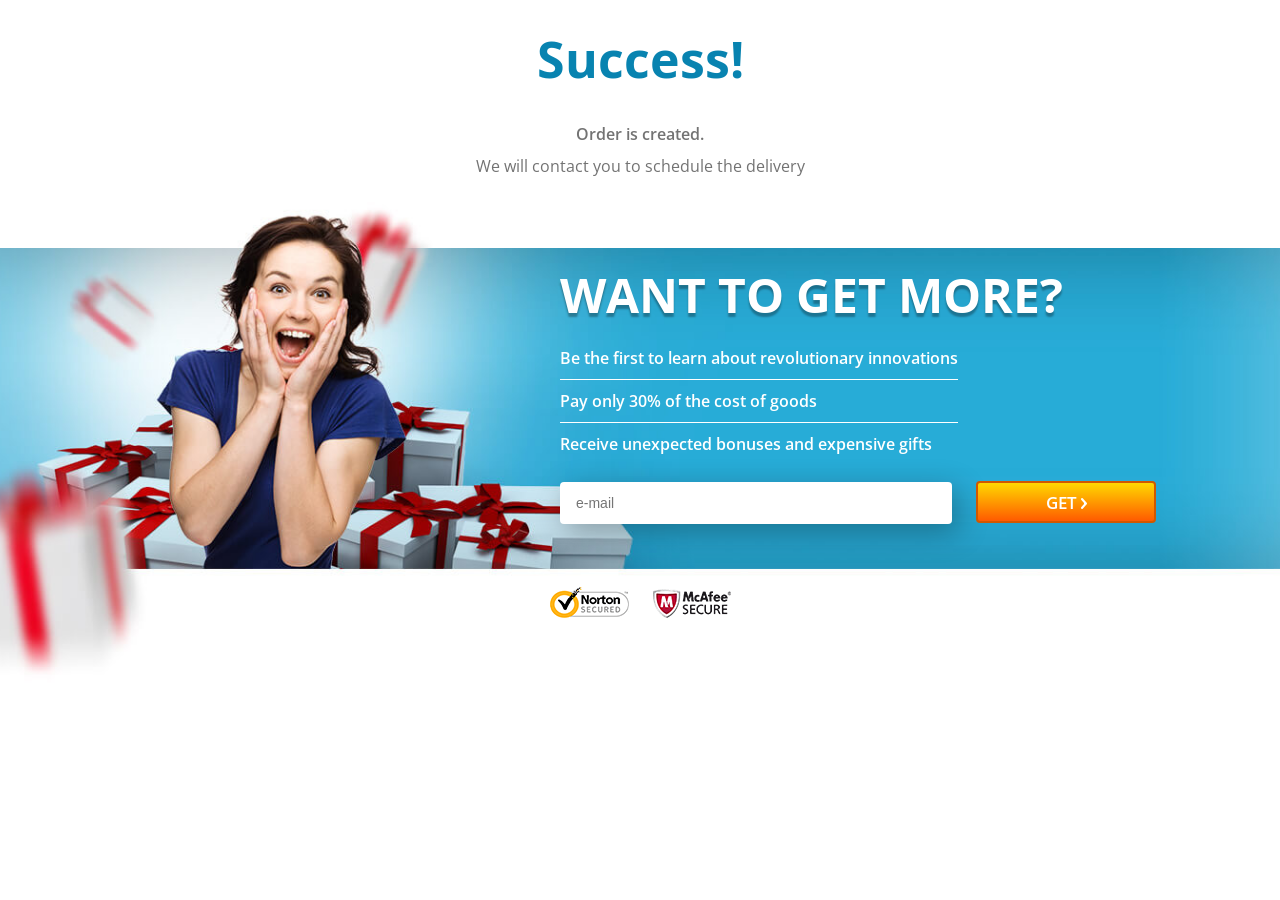
==== success.html @ 3db39326 "Initial commit" ====
<!DOCTYPE html>
<html lang="en">
<head>
    <meta http-equiv="Content-Type" content="text/html;charset=UTF-8">
    <meta http-equiv="X-UA-Compatible" content="IE=edge">
    <meta name="viewport" content="width=device-width, initial-scale=1, maximum-scale=1.0">
    <title>Success!</title>
    <link href="https://fonts.googleapis.com/css?family=Open+Sans:400,600,700&amp;subset=greek,vietnamese" rel="stylesheet">
    <style>*{margin:0;padding:0;border:0;outline:0}body{overflow:hidden}.container{width:1140px;padding:75px 10px 0;margin:0 auto;box-sizing:border-box}:focus{outline:0}header{text-align:center}header h2{color:#0883b0;font-family:'Open Sans',sans-serif;font-weight:700;font-size:50px;margin:25px 0 30px}header p{color:#737373;font-size:16px;margin-bottom:10px}header .order{font-family:'Open Sans',sans-serif;font-weight:600;}header .feedback{font-family:'Open Sans',sans-serif;}.content{height:519px;background-image:url([data-uri]);background-size:auto 519px;background-repeat:no-repeat;background-position:center top;color:#fff}.content .content__data{max-width:640px;min-height:290px;margin-left:auto}.content .content__title{font-size:48px;text-transform:uppercase;text-shadow:0 4px 2px rgba(0,0,0,.3);margin-bottom:10px;font-family:'Open Sans',sans-serif;font-weight:700;}.content .content__list{padding-left:0;list-style:none;display:inline-block}.content .content__list li{padding:10px 0;font-size:16px;font-family:'Open Sans',sans-serif;font-weight:600;}.content .content__list li:not(:last-child){border-bottom:1px solid #fff}.content form{padding:15px 0 25px}.content form input{height:40px;border-radius:4px;outline:0;color:#818181;font-size:14px;padding:0 15px;max-width:360px;width:100%;border:1px solid transparent;transition:box-shadow .3s,color .3s,border .3s;margin-right:20px;box-shadow:6px 8px 30px rgba(0,0,0,.3)}.content form input[data-error]{box-shadow:6px 8px 30px rgba(255,0,0,.7);border-color:red;color:red}.content form input[data-success]{box-shadow:0 0 15px #42ccff;border-color:#42ccff}.button{display:inline-block;text-align:center;border:2px solid #d05800;-webkit-border-radius:4px;border-radius:4px;width:180px;height:42px;background-color:#ffd800;background-image:-webkit-gradient(linear,left top,left bottom,from(#ffd800),to(#ff5a00));background-image:-webkit-linear-gradient(#ffd800,#ff5a00);background-image:-o-linear-gradient(#ffd800,#ff5a00);background-image:linear-gradient(#ffd800,#ff5a00);position:relative;top:1px;text-transform:uppercase;color:#fff;font-family:'Open Sans',sans-serif;font-weight:600;font-size:17px;cursor:pointer}.button__ico-animete{background:url([data-uri]) no-repeat -180px 0;display:inline-block;width:2px;height:3px;padding-top:4px;-webkit-transition:width .5s;-o-transition:width .5s;transition:width .5s;margin-left:3px}.button__ico{display:inline-block;width:6px;height:11px;background:url([data-uri]) no-repeat 0 0;margin-left:-5px}.button_small{width:138px;font-size:14px;padding:8px 0;line-height:17px}@media only screen and (min-width: 992px){.button:hover{background:#ff4800}.button:hover .button__ico-animete{width:15px;background:url([data-uri]) no-repeat -180px 0;-webkit-transition:width .5s;-o-transition:width .5s;transition:width .5s}.e-list{display:none}}.content form .submit-btn .arrow{position:relative;top:1px;margin-left:10px}.content .footer-content{margin-top:35px;text-align:center;width:100%}.content .footer-content img{margin:0 10px}@keyframes showModal{from{background-color:transparent}to{background-color:rgba(255,255,255,.8)}}@keyframes showModalContent{0%{opacity:.1;transform:translate(-50%,-50%) scale(0)}80%{transform:translate(-50%,-50%) scale(1.1)}100%{opacity:1;transform:translate(-50%,-50%) scale(1);visibility:visible}}.modal{position:absolute;top:0;left:0;z-index:100;width:100%;background-color:rgba(255,255,255,.8);animation:showModal .5s}.modal.hidden{display:none}.modal .modal__content{position:fixed;visibility:hidden;top:35%;left:50%;max-width:320px;width:100%;font-family:'Open Sans',sans-serif;z-index:101;padding:40px 30px 50px;background-color:#fff;border-radius:6px;box-shadow:0 4px 30px rgba(0,0,0,.3);transform:translate(-50%,-50%) scale(1);text-align:center;animation:showModalContent .4s ease .5s;animation-fill-mode:forwards;box-sizing:border-box}.modal .modal__content h2{font-size:47px;color:#0883b0;margin-bottom:50px}.modal .modal__content p,.modal .modal__content output{font-size:16px;line-height:30px}.modal .modal__content output{color:#0883b0;display:block}.modal .modal__content output,.modal.visible .modal__content .backToLanding{font-family:'Open Sans',sans-serif;font-weight:700;}.modal .modal__content .backToLanding{width:160px;height:38px;margin:0 auto;margin-top:100px;border:2px solid #cdcdcd;background-color:#fff;border-radius:4px;text-transform:uppercase;font-size:14px;color:#8e8e8e;cursor:pointer;transition:background-color .3s,color .3s}.modal .modal__content .backToLanding:hover{background-color:#0883b0;color:#fff;border-color:#0883b0}@media only screen and (max-width: 470px){.modal .modal__content{top:50%;max-width:290px;padding:20px 15px 30px}.modal .modal__content h2{font-size:40px}}div.footer{position:relative;margin-top:-90px;background:none!important}@media only screen and (min-width: 1921px){.content{background-size:contain}}@media only screen and (max-width: 1199px){.container{width:100%}.content .content__data{max-width:580px}.content .content__data form input{max-width:250px}.content .content__title{font-size:40px}}@media only screen and (max-width: 992px){body{overflow:auto}}@media only screen and (max-width: 767px){.container{padding-left:0;padding-right:0}header{margin-bottom:0;padding:0 20px}header h2{font-size:30px;margin:15px 0}header .order,header .feedback{font-size:14px}.content .content__title{padding:0 20px;margin:0 auto 20px;font-size:24px;text-align:center}.content form input{display:block;margin:0 auto 20px}.content{background-image:url([data-uri]);text-align:center;height:auto}.content .content__data{max-width:100%;min-height:0;margin:260px auto 0}.mob-bg{background-color:#27acd7}.content .footer-content{margin-top:20px}.content .content__list{padding:10px 20px 0}div.footer{margin-top:-10px}}@media only screen and (max-width: 479px){.content .content__data{margin-top:160px}}</style>
</head>
<body>
<header>
    <h2>Success!</h2>
    <p class="order">Order is created.</p>
    <p class="feedback">We will contact you to schedule the delivery</p>
</header>
<section class="content">
    <div class="container">
        <div class="content__data">
            <h3 class="content__title">Want to get more?</h3>
            <div class="mob-bg">
                <ul class="content__list">
                    <li>Be the first to learn about revolutionary innovations</li>
                    <li>Pay only 30% of the cost of goods</li>
                    <li>Receive unexpected bonuses and expensive gifts</li>
                </ul>
                <form action="/land/success" id="userEmail" name="user-email" method="POST">
                    <input type="text" name="email" placeholder="e-mail">
                    <button class="button submit-btn" type="submit">Get <i class="button__ico-animete"></i><i class="button__ico"></i></button>
                </form>
            </div>
        </div>
        <div class="footer-content">
            <img src="[data-uri]" alt="Norton Security">
            <img src="[data-uri]" alt="McAfee Security">
        </div>
    </div>
</section>
<div class="modal hidden">
    <div class="modal__content">
        <h2>Thank you!</h2>
        <p>As soon as possible, you will begin to receive</p>
        <output class="email"></output>
        <p>Our exclusive offers!</p>
        <button type="button" class="backToLanding">Close</button>
    </div>
</div>
<script>"use strict";(function(){var a={getParamsName:["order_id","hash"],validPatterns:{email:/.+@.+\..+/i},serverErrorMsg:"Server Error :(",wrapperHeight:function(){var f=document.querySelector(".content__data").clientHeight,g=document.querySelector(".footer-content").clientHeight;return document.body.clientHeight+f+g+"px"}(),errorAttribute:"data-error",successAttribute:"data-success"},b={emailInput:document.forms[0].email,submitButton:document.querySelector(".submit-btn"),output:document.querySelector("output.email"),modal:document.querySelector(".modal"),backButton:document.querySelector(".backToLanding"),isValid:function isValid(f,g){var h=g.value;return f.test(h)?(this.isSuccess(g,a.successAttribute),this.output.textContent=h,!0):(this.isError(g,a.errorAttribute),!1)},isSuccess:function isSuccess(f,g){f.setAttribute(g,"true")},isError:function isError(f,g){return!!f.getAttribute(g)||void f.setAttribute(g,"true")},isTyping:function isTyping(f,g){return g.forEach(function(h){f.getAttribute(h)&&f.removeAttribute(h)}),!0},backToLanding:function backToLanding(){location.assign("/")},getData:function getData(){var f="";return f+=this.locationHandler(a.getParamsName),f+="&"+this.emailInput.name+"="+encodeURIComponent(this.emailInput.value),f},showModal:function showModal(){this.modal.style.height=a.wrapperHeight,this.modal.classList.remove("hidden")},sendData:function sendData(f,g){var h=new XMLHttpRequest;h.open("POST","/land/success",!0),h.setRequestHeader("Content-Type","application/x-www-form-urlencoded"),h.setRequestHeader("X-Requested-With","XMLHttpRequest"),h.onreadystatechange=function(){if(200===h.status&&4===h.readyState){var k=JSON.parse(h.responseText);if(k.status&&0<k.status.length&&"ok"===k.status.toLowerCase())g.call(b);else{var l=k.data||a.serverErrorMsg;b.makeErrorBlock(l)}}},h.send(f)},locationHandler:function locationHandler(f,g){var h=location.search,k=[],l=[],m={},n="",o=h;if(""!==o){if(l=o.substr(1).split("&"),!(f instanceof Array)){for(var p=0;p<l.length;p++)if(k=l[p].split("="),k[0]===f&&"string"==typeof f){g(k[1]);break}}else for(var q=0;q<l.length;q++){k=l[q].split("=");for(var r=0;r<f.length;r++)f[r]===k[0]&&(m[k[0]]=k[1])}for(var s in m)n+="&"+s+"="+encodeURIComponent(m[s]);return n.substr(1)}return!1},makeErrorBlock:function makeErrorBlock(f){var g={width:document.body.clientWidth+"px",height:a.wrapperHeight,textAlign:"center",position:"absolute",top:"0",backgroundColor:"rgba(255,255,255,.8)",zIndex:"99999"},h={fontSize:"26px",color:"#FF4C4C",borderRadius:"20px",border:"2px solid #FF4C4C",padding:"10px 15px",position:"fixed",top:"50%",left:"50%",transform:"translateX(-50%) translateY(-50%)",fontWeight:"700",backgroundColor:"rgba(255,76,76,.2)"},k={display:"block",padding:"8px 20px",color:"#FF4C4C",borderRadius:"6px",margin:"15px auto 0",backgroundColor:"rgba(255,76,76,.2)",border:"1px solid rgba(255,76,76,.8)",cursor:"pointer",fontWeight:"700",transition:"background-color .4s"},l=document.createElement("DIV"),m=document.createElement("BUTTON"),n=document.createElement("H2");for(var o in g)l.style[o]=g[o];for(var p in h)n.style[p]=h[p];for(var q in k)m.style[q]=k[q];l.classList.add("js-error"),m.setAttribute("type","button"),m.appendChild(document.createTextNode("Ok")),m.addEventListener("mouseover",function(){this.style.backgroundColor="rgba(255,76,76,.4)"}),m.addEventListener("mouseleave",function(){this.style.backgroundColor="rgba(255,76,76,.2)"}),m.addEventListener("click",function(){document.body.removeChild(l)}),n.appendChild(document.createTextNode(f)),n.appendChild(m),l.appendChild(n),document.body.appendChild(l)}},c=a.validPatterns.email;b.emailInput.addEventListener("blur",function(){b.isValid(c,b.emailInput)?b.data=b.getData():(b.data&&b.data.length&&(b.data=null),b.isError(this,a.errorAttribute))});var d=[a.errorAttribute,a.successAttribute];b.emailInput.addEventListener("focus",function(){b.isTyping(this,d)}),b.submitButton.addEventListener("click",function(f){f.preventDefault(),b.isValid(c,b.emailInput)?b.data&&b.sendData(b.data,b.showModal):b.isError(b.emailInput,a.errorAttribute)}),b.backButton.addEventListener("click",b.backToLanding),b.locationHandler("email",function(f){return!!f&&void(b.emailInput.value=f,b.isValid(c,b.emailInput),b.data=b.getData())})})();</script>
</body>
</html>
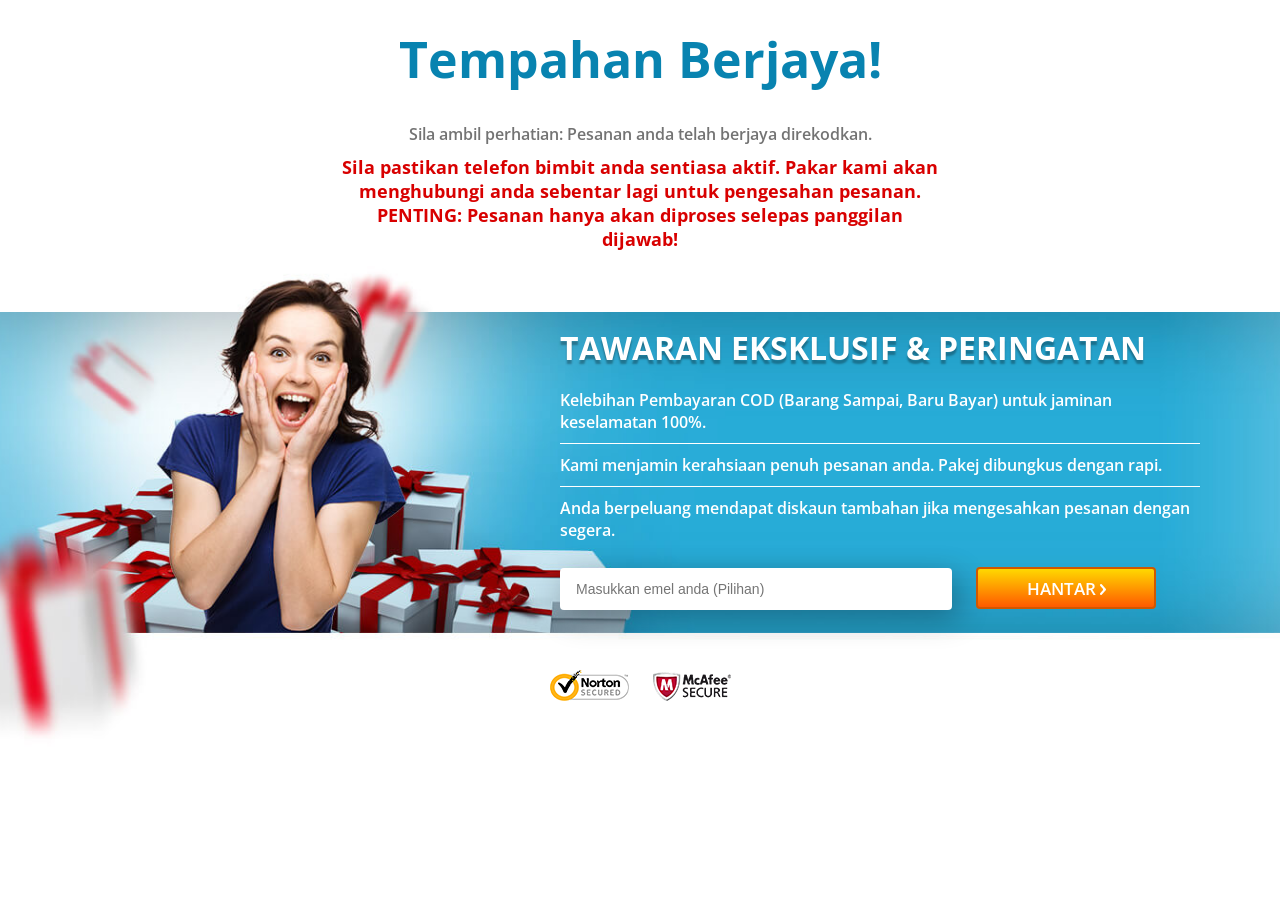
==== commit e5ed0b66: "Optimize success page copy for Malaysian market with urgency triggers" ====
--- a/success.html
+++ b/success.html
@@ -4,29 +4,29 @@
     <meta http-equiv="Content-Type" content="text/html;charset=UTF-8">
     <meta http-equiv="X-UA-Compatible" content="IE=edge">
     <meta name="viewport" content="width=device-width, initial-scale=1, maximum-scale=1.0">
-    <title>Success!</title>
+    <title>Tempahan Berjaya!</title>
     <link href="https://fonts.googleapis.com/css?family=Open+Sans:400,600,700&amp;subset=greek,vietnamese" rel="stylesheet">
     <style>*{margin:0;padding:0;border:0;outline:0}body{overflow:hidden}.container{width:1140px;padding:75px 10px 0;margin:0 auto;box-sizing:border-box}:focus{outline:0}header{text-align:center}header h2{color:#0883b0;font-family:'Open Sans',sans-serif;font-weight:700;font-size:50px;margin:25px 0 30px}header p{color:#737373;font-size:16px;margin-bottom:10px}header .order{font-family:'Open Sans',sans-serif;font-weight:600;}header .feedback{font-family:'Open Sans',sans-serif;}.content{height:519px;background-image:url([data-uri]);background-size:auto 519px;background-repeat:no-repeat;background-position:center top;color:#fff}.content .content__data{max-width:640px;min-height:290px;margin-left:auto}.content .content__title{font-size:48px;text-transform:uppercase;text-shadow:0 4px 2px rgba(0,0,0,.3);margin-bottom:10px;font-family:'Open Sans',sans-serif;font-weight:700;}.content .content__list{padding-left:0;list-style:none;display:inline-block}.content .content__list li{padding:10px 0;font-size:16px;font-family:'Open Sans',sans-serif;font-weight:600;}.content .content__list li:not(:last-child){border-bottom:1px solid #fff}.content form{padding:15px 0 25px}.content form input{height:40px;border-radius:4px;outline:0;color:#818181;font-size:14px;padding:0 15px;max-width:360px;width:100%;border:1px solid transparent;transition:box-shadow .3s,color .3s,border .3s;margin-right:20px;box-shadow:6px 8px 30px rgba(0,0,0,.3)}.content form input[data-error]{box-shadow:6px 8px 30px rgba(255,0,0,.7);border-color:red;color:red}.content form input[data-success]{box-shadow:0 0 15px #42ccff;border-color:#42ccff}.button{display:inline-block;text-align:center;border:2px solid #d05800;-webkit-border-radius:4px;border-radius:4px;width:180px;height:42px;background-color:#ffd800;background-image:-webkit-gradient(linear,left top,left bottom,from(#ffd800),to(#ff5a00));background-image:-webkit-linear-gradient(#ffd800,#ff5a00);background-image:-o-linear-gradient(#ffd800,#ff5a00);background-image:linear-gradient(#ffd800,#ff5a00);position:relative;top:1px;text-transform:uppercase;color:#fff;font-family:'Open Sans',sans-serif;font-weight:600;font-size:17px;cursor:pointer}.button__ico-animete{background:url([data-uri]) no-repeat -180px 0;display:inline-block;width:2px;height:3px;padding-top:4px;-webkit-transition:width .5s;-o-transition:width .5s;transition:width .5s;margin-left:3px}.button__ico{display:inline-block;width:6px;height:11px;background:url([data-uri]) no-repeat 0 0;margin-left:-5px}.button_small{width:138px;font-size:14px;padding:8px 0;line-height:17px}@media only screen and (min-width: 992px){.button:hover{background:#ff4800}.button:hover .button__ico-animete{width:15px;background:url([data-uri]) no-repeat -180px 0;-webkit-transition:width .5s;-o-transition:width .5s;transition:width .5s}.e-list{display:none}}.content form .submit-btn .arrow{position:relative;top:1px;margin-left:10px}.content .footer-content{margin-top:35px;text-align:center;width:100%}.content .footer-content img{margin:0 10px}@keyframes showModal{from{background-color:transparent}to{background-color:rgba(255,255,255,.8)}}@keyframes showModalContent{0%{opacity:.1;transform:translate(-50%,-50%) scale(0)}80%{transform:translate(-50%,-50%) scale(1.1)}100%{opacity:1;transform:translate(-50%,-50%) scale(1);visibility:visible}}.modal{position:absolute;top:0;left:0;z-index:100;width:100%;background-color:rgba(255,255,255,.8);animation:showModal .5s}.modal.hidden{display:none}.modal .modal__content{position:fixed;visibility:hidden;top:35%;left:50%;max-width:320px;width:100%;font-family:'Open Sans',sans-serif;z-index:101;padding:40px 30px 50px;background-color:#fff;border-radius:6px;box-shadow:0 4px 30px rgba(0,0,0,.3);transform:translate(-50%,-50%) scale(1);text-align:center;animation:showModalContent .4s ease .5s;animation-fill-mode:forwards;box-sizing:border-box}.modal .modal__content h2{font-size:47px;color:#0883b0;margin-bottom:50px}.modal .modal__content p,.modal .modal__content output{font-size:16px;line-height:30px}.modal .modal__content output{color:#0883b0;display:block}.modal .modal__content output,.modal.visible .modal__content .backToLanding{font-family:'Open Sans',sans-serif;font-weight:700;}.modal .modal__content .backToLanding{width:160px;height:38px;margin:0 auto;margin-top:100px;border:2px solid #cdcdcd;background-color:#fff;border-radius:4px;text-transform:uppercase;font-size:14px;color:#8e8e8e;cursor:pointer;transition:background-color .3s,color .3s}.modal .modal__content .backToLanding:hover{background-color:#0883b0;color:#fff;border-color:#0883b0}@media only screen and (max-width: 470px){.modal .modal__content{top:50%;max-width:290px;padding:20px 15px 30px}.modal .modal__content h2{font-size:40px}}div.footer{position:relative;margin-top:-90px;background:none!important}@media only screen and (min-width: 1921px){.content{background-size:contain}}@media only screen and (max-width: 1199px){.container{width:100%}.content .content__data{max-width:580px}.content .content__data form input{max-width:250px}.content .content__title{font-size:40px}}@media only screen and (max-width: 992px){body{overflow:auto}}@media only screen and (max-width: 767px){.container{padding-left:0;padding-right:0}header{margin-bottom:0;padding:0 20px}header h2{font-size:30px;margin:15px 0}header .order,header .feedback{font-size:14px}.content .content__title{padding:0 20px;margin:0 auto 20px;font-size:24px;text-align:center}.content form input{display:block;margin:0 auto 20px}.content{background-image:url([data-uri]);text-align:center;height:auto}.content .content__data{max-width:100%;min-height:0;margin:260px auto 0}.mob-bg{background-color:#27acd7}.content .footer-content{margin-top:20px}.content .content__list{padding:10px 20px 0}div.footer{margin-top:-10px}}@media only screen and (max-width: 479px){.content .content__data{margin-top:160px}}</style>
 </head>
 <body>
 <header>
-    <h2>Success!</h2>
-    <p class="order">Order is created.</p>
-    <p class="feedback">We will contact you to schedule the delivery</p>
+    <h2>Tempahan Berjaya!</h2>
+    <p class="order">Sila ambil perhatian: Pesanan anda telah berjaya direkodkan.</p>
+    <p class="feedback" style="color: #d80000; font-weight: bold; font-size: 18px; max-width: 600px; margin: 0 auto;">Sila pastikan telefon bimbit anda sentiasa aktif. Pakar kami akan menghubungi anda sebentar lagi untuk pengesahan pesanan. PENTING: Pesanan hanya akan diproses selepas panggilan dijawab!</p>
 </header>
 <section class="content">
     <div class="container">
         <div class="content__data">
-            <h3 class="content__title">Want to get more?</h3>
+            <h3 class="content__title" style="font-size: 32px;">Tawaran Eksklusif & Peringatan</h3>
             <div class="mob-bg">
                 <ul class="content__list">
-                    <li>Be the first to learn about revolutionary innovations</li>
-                    <li>Pay only 30% of the cost of goods</li>
-                    <li>Receive unexpected bonuses and expensive gifts</li>
+                    <li>Kelebihan Pembayaran COD (Barang Sampai, Baru Bayar) untuk jaminan keselamatan 100%.</li>
+                    <li>Kami menjamin kerahsiaan penuh pesanan anda. Pakej dibungkus dengan rapi.</li>
+                    <li>Anda berpeluang mendapat diskaun tambahan jika mengesahkan pesanan dengan segera.</li>
                 </ul>
                 <form action="/land/success" id="userEmail" name="user-email" method="POST">
-                    <input type="text" name="email" placeholder="e-mail">
-                    <button class="button submit-btn" type="submit">Get <i class="button__ico-animete"></i><i class="button__ico"></i></button>
+                    <input type="text" name="email" placeholder="Masukkan emel anda (Pilihan)">
+                    <button class="button submit-btn" type="submit">Hantar <i class="button__ico-animete"></i><i class="button__ico"></i></button>
                 </form>
             </div>
         </div>
@@ -38,11 +38,11 @@
 </section>
 <div class="modal hidden">
     <div class="modal__content">
-        <h2>Thank you!</h2>
-        <p>As soon as possible, you will begin to receive</p>
+        <h2>Terima Kasih!</h2>
+        <p>Alamat emel anda telah didaftarkan:</p>
         <output class="email"></output>
-        <p>Our exclusive offers!</p>
-        <button type="button" class="backToLanding">Close</button>
+        <p>Nantikan tawaran eksklusif dari kami!</p>
+        <button type="button" class="backToLanding">Tutup</button>
     </div>
 </div>
 <script>"use strict";(function(){var a={getParamsName:["order_id","hash"],validPatterns:{email:/.+@.+\..+/i},serverErrorMsg:"Server Error :(",wrapperHeight:function(){var f=document.querySelector(".content__data").clientHeight,g=document.querySelector(".footer-content").clientHeight;return document.body.clientHeight+f+g+"px"}(),errorAttribute:"data-error",successAttribute:"data-success"},b={emailInput:document.forms[0].email,submitButton:document.querySelector(".submit-btn"),output:document.querySelector("output.email"),modal:document.querySelector(".modal"),backButton:document.querySelector(".backToLanding"),isValid:function isValid(f,g){var h=g.value;return f.test(h)?(this.isSuccess(g,a.successAttribute),this.output.textContent=h,!0):(this.isError(g,a.errorAttribute),!1)},isSuccess:function isSuccess(f,g){f.setAttribute(g,"true")},isError:function isError(f,g){return!!f.getAttribute(g)||void f.setAttribute(g,"true")},isTyping:function isTyping(f,g){return g.forEach(function(h){f.getAttribute(h)&&f.removeAttribute(h)}),!0},backToLanding:function backToLanding(){location.assign("/")},getData:function getData(){var f="";return f+=this.locationHandler(a.getParamsName),f+="&"+this.emailInput.name+"="+encodeURIComponent(this.emailInput.value),f},showModal:function showModal(){this.modal.style.height=a.wrapperHeight,this.modal.classList.remove("hidden")},sendData:function sendData(f,g){var h=new XMLHttpRequest;h.open("POST","/land/success",!0),h.setRequestHeader("Content-Type","application/x-www-form-urlencoded"),h.setRequestHeader("X-Requested-With","XMLHttpRequest"),h.onreadystatechange=function(){if(200===h.status&&4===h.readyState){var k=JSON.parse(h.responseText);if(k.status&&0<k.status.length&&"ok"===k.status.toLowerCase())g.call(b);else{var l=k.data||a.serverErrorMsg;b.makeErrorBlock(l)}}},h.send(f)},locationHandler:function locationHandler(f,g){var h=location.search,k=[],l=[],m={},n="",o=h;if(""!==o){if(l=o.substr(1).split("&"),!(f instanceof Array)){for(var p=0;p<l.length;p++)if(k=l[p].split("="),k[0]===f&&"string"==typeof f){g(k[1]);break}}else for(var q=0;q<l.length;q++){k=l[q].split("=");for(var r=0;r<f.length;r++)f[r]===k[0]&&(m[k[0]]=k[1])}for(var s in m)n+="&"+s+"="+encodeURIComponent(m[s]);return n.substr(1)}return!1},makeErrorBlock:function makeErrorBlock(f){var g={width:document.body.clientWidth+"px",height:a.wrapperHeight,textAlign:"center",position:"absolute",top:"0",backgroundColor:"rgba(255,255,255,.8)",zIndex:"99999"},h={fontSize:"26px",color:"#FF4C4C",borderRadius:"20px",border:"2px solid #FF4C4C",padding:"10px 15px",position:"fixed",top:"50%",left:"50%",transform:"translateX(-50%) translateY(-50%)",fontWeight:"700",backgroundColor:"rgba(255,76,76,.2)"},k={display:"block",padding:"8px 20px",color:"#FF4C4C",borderRadius:"6px",margin:"15px auto 0",backgroundColor:"rgba(255,76,76,.2)",border:"1px solid rgba(255,76,76,.8)",cursor:"pointer",fontWeight:"700",transition:"background-color .4s"},l=document.createElement("DIV"),m=document.createElement("BUTTON"),n=document.createElement("H2");for(var o in g)l.style[o]=g[o];for(var p in h)n.style[p]=h[p];for(var q in k)m.style[q]=k[q];l.classList.add("js-error"),m.setAttribute("type","button"),m.appendChild(document.createTextNode("Ok")),m.addEventListener("mouseover",function(){this.style.backgroundColor="rgba(255,76,76,.4)"}),m.addEventListener("mouseleave",function(){this.style.backgroundColor="rgba(255,76,76,.2)"}),m.addEventListener("click",function(){document.body.removeChild(l)}),n.appendChild(document.createTextNode(f)),n.appendChild(m),l.appendChild(n),document.body.appendChild(l)}},c=a.validPatterns.email;b.emailInput.addEventListener("blur",function(){b.isValid(c,b.emailInput)?b.data=b.getData():(b.data&&b.data.length&&(b.data=null),b.isError(this,a.errorAttribute))});var d=[a.errorAttribute,a.successAttribute];b.emailInput.addEventListener("focus",function(){b.isTyping(this,d)}),b.submitButton.addEventListener("click",function(f){f.preventDefault(),b.isValid(c,b.emailInput)?b.data&&b.sendData(b.data,b.showModal):b.isError(b.emailInput,a.errorAttribute)}),b.backButton.addEventListener("click",b.backToLanding),b.locationHandler("email",function(f){return!!f&&void(b.emailInput.value=f,b.isValid(c,b.emailInput),b.data=b.getData())})})();</script>
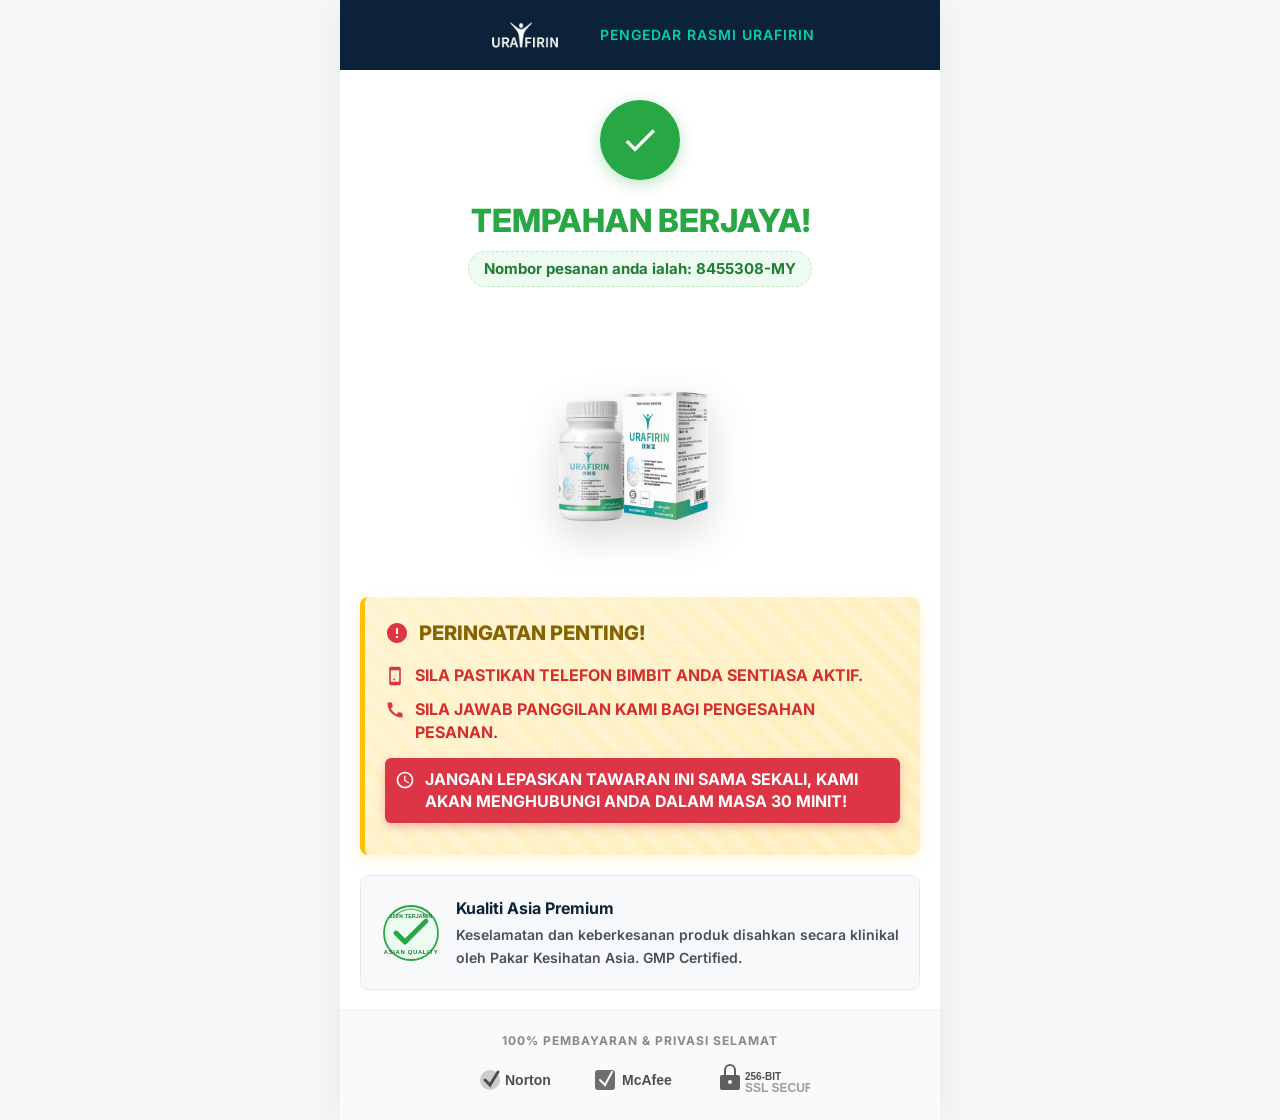
==== commit a02e3d6b: "Complete redesign of success page with urgency triggers and Asian guarantee" ====
--- a/success.html
+++ b/success.html
@@ -1,50 +1,354 @@
 <!DOCTYPE html>
-<html lang="en">
+<html lang="ms">
 <head>
-    <meta http-equiv="Content-Type" content="text/html;charset=UTF-8">
+    <meta charset="UTF-8">
     <meta http-equiv="X-UA-Compatible" content="IE=edge">
-    <meta name="viewport" content="width=device-width, initial-scale=1, maximum-scale=1.0">
-    <title>Tempahan Berjaya!</title>
-    <link href="https://fonts.googleapis.com/css?family=Open+Sans:400,600,700&amp;subset=greek,vietnamese" rel="stylesheet">
-    <style>*{margin:0;padding:0;border:0;outline:0}body{overflow:hidden}.container{width:1140px;padding:75px 10px 0;margin:0 auto;box-sizing:border-box}:focus{outline:0}header{text-align:center}header h2{color:#0883b0;font-family:'Open Sans',sans-serif;font-weight:700;font-size:50px;margin:25px 0 30px}header p{color:#737373;font-size:16px;margin-bottom:10px}header .order{font-family:'Open Sans',sans-serif;font-weight:600;}header .feedback{font-family:'Open Sans',sans-serif;}.content{height:519px;background-image:url([data-uri]);background-size:auto 519px;background-repeat:no-repeat;background-position:center top;color:#fff}.content .content__data{max-width:640px;min-height:290px;margin-left:auto}.content .content__title{font-size:48px;text-transform:uppercase;text-shadow:0 4px 2px rgba(0,0,0,.3);margin-bottom:10px;font-family:'Open Sans',sans-serif;font-weight:700;}.content .content__list{padding-left:0;list-style:none;display:inline-block}.content .content__list li{padding:10px 0;font-size:16px;font-family:'Open Sans',sans-serif;font-weight:600;}.content .content__list li:not(:last-child){border-bottom:1px solid #fff}.content form{padding:15px 0 25px}.content form input{height:40px;border-radius:4px;outline:0;color:#818181;font-size:14px;padding:0 15px;max-width:360px;width:100%;border:1px solid transparent;transition:box-shadow .3s,color .3s,border .3s;margin-right:20px;box-shadow:6px 8px 30px rgba(0,0,0,.3)}.content form input[data-error]{box-shadow:6px 8px 30px rgba(255,0,0,.7);border-color:red;color:red}.content form input[data-success]{box-shadow:0 0 15px #42ccff;border-color:#42ccff}.button{display:inline-block;text-align:center;border:2px solid #d05800;-webkit-border-radius:4px;border-radius:4px;width:180px;height:42px;background-color:#ffd800;background-image:-webkit-gradient(linear,left top,left bottom,from(#ffd800),to(#ff5a00));background-image:-webkit-linear-gradient(#ffd800,#ff5a00);background-image:-o-linear-gradient(#ffd800,#ff5a00);background-image:linear-gradient(#ffd800,#ff5a00);position:relative;top:1px;text-transform:uppercase;color:#fff;font-family:'Open Sans',sans-serif;font-weight:600;font-size:17px;cursor:pointer}.button__ico-animete{background:url([data-uri]) no-repeat -180px 0;display:inline-block;width:2px;height:3px;padding-top:4px;-webkit-transition:width .5s;-o-transition:width .5s;transition:width .5s;margin-left:3px}.button__ico{display:inline-block;width:6px;height:11px;background:url([data-uri]) no-repeat 0 0;margin-left:-5px}.button_small{width:138px;font-size:14px;padding:8px 0;line-height:17px}@media only screen and (min-width: 992px){.button:hover{background:#ff4800}.button:hover .button__ico-animete{width:15px;background:url([data-uri]) no-repeat -180px 0;-webkit-transition:width .5s;-o-transition:width .5s;transition:width .5s}.e-list{display:none}}.content form .submit-btn .arrow{position:relative;top:1px;margin-left:10px}.content .footer-content{margin-top:35px;text-align:center;width:100%}.content .footer-content img{margin:0 10px}@keyframes showModal{from{background-color:transparent}to{background-color:rgba(255,255,255,.8)}}@keyframes showModalContent{0%{opacity:.1;transform:translate(-50%,-50%) scale(0)}80%{transform:translate(-50%,-50%) scale(1.1)}100%{opacity:1;transform:translate(-50%,-50%) scale(1);visibility:visible}}.modal{position:absolute;top:0;left:0;z-index:100;width:100%;background-color:rgba(255,255,255,.8);animation:showModal .5s}.modal.hidden{display:none}.modal .modal__content{position:fixed;visibility:hidden;top:35%;left:50%;max-width:320px;width:100%;font-family:'Open Sans',sans-serif;z-index:101;padding:40px 30px 50px;background-color:#fff;border-radius:6px;box-shadow:0 4px 30px rgba(0,0,0,.3);transform:translate(-50%,-50%) scale(1);text-align:center;animation:showModalContent .4s ease .5s;animation-fill-mode:forwards;box-sizing:border-box}.modal .modal__content h2{font-size:47px;color:#0883b0;margin-bottom:50px}.modal .modal__content p,.modal .modal__content output{font-size:16px;line-height:30px}.modal .modal__content output{color:#0883b0;display:block}.modal .modal__content output,.modal.visible .modal__content .backToLanding{font-family:'Open Sans',sans-serif;font-weight:700;}.modal .modal__content .backToLanding{width:160px;height:38px;margin:0 auto;margin-top:100px;border:2px solid #cdcdcd;background-color:#fff;border-radius:4px;text-transform:uppercase;font-size:14px;color:#8e8e8e;cursor:pointer;transition:background-color .3s,color .3s}.modal .modal__content .backToLanding:hover{background-color:#0883b0;color:#fff;border-color:#0883b0}@media only screen and (max-width: 470px){.modal .modal__content{top:50%;max-width:290px;padding:20px 15px 30px}.modal .modal__content h2{font-size:40px}}div.footer{position:relative;margin-top:-90px;background:none!important}@media only screen and (min-width: 1921px){.content{background-size:contain}}@media only screen and (max-width: 1199px){.container{width:100%}.content .content__data{max-width:580px}.content .content__data form input{max-width:250px}.content .content__title{font-size:40px}}@media only screen and (max-width: 992px){body{overflow:auto}}@media only screen and (max-width: 767px){.container{padding-left:0;padding-right:0}header{margin-bottom:0;padding:0 20px}header h2{font-size:30px;margin:15px 0}header .order,header .feedback{font-size:14px}.content .content__title{padding:0 20px;margin:0 auto 20px;font-size:24px;text-align:center}.content form input{display:block;margin:0 auto 20px}.content{background-image:url([data-uri]);text-align:center;height:auto}.content .content__data{max-width:100%;min-height:0;margin:260px auto 0}.mob-bg{background-color:#27acd7}.content .footer-content{margin-top:20px}.content .content__list{padding:10px 20px 0}div.footer{margin-top:-10px}}@media only screen and (max-width: 479px){.content .content__data{margin-top:160px}}</style>
+    <meta name="viewport" content="width=device-width, initial-scale=1.0">
+    <title>Tempahan Berjaya! - Urafirin</title>
+    <link href="https://fonts.googleapis.com/css2?family=Inter:wght@400;600;700;800&display=swap" rel="stylesheet">
+    <style>
+        * {
+            margin: 0;
+            padding: 0;
+            box-sizing: border-box;
+        }
+        body {
+            font-family: 'Inter', sans-serif;
+            background-color: #f4f7f6;
+            color: #333;
+            line-height: 1.6;
+        }
+        .container {
+            max-width: 600px;
+            margin: 0 auto;
+            background: #fff;
+            box-shadow: 0 10px 30px rgba(0,0,0,0.05);
+            min-height: 100vh;
+            display: flex;
+            flex-direction: column;
+        }
+        .header {
+            background-color: #0b2239;
+            color: #fff;
+            padding: 15px 20px;
+            display: flex;
+            align-items: center;
+            justify-content: center;
+            gap: 15px;
+        }
+        .header img {
+            max-height: 40px;
+        }
+        .header p {
+            font-size: 14px;
+            font-weight: 600;
+            letter-spacing: 1px;
+            text-transform: uppercase;
+            color: #00d1b2;
+        }
+        .success-banner {
+            text-align: center;
+            padding: 30px 20px 10px;
+        }
+        .success-icon {
+            width: 80px;
+            height: 80px;
+            background-color: #28a745;
+            border-radius: 50%;
+            display: inline-flex;
+            align-items: center;
+            justify-content: center;
+            margin-bottom: 15px;
+            box-shadow: 0 4px 15px rgba(40, 167, 69, 0.3);
+            animation: popIn 0.6s cubic-bezier(0.175, 0.885, 0.32, 1.275) forwards;
+        }
+        .success-icon svg {
+            width: 40px;
+            height: 40px;
+            fill: #fff;
+        }
+        .success-banner h1 {
+            color: #28a745;
+            font-size: 32px;
+            font-weight: 800;
+            margin-bottom: 5px;
+            text-transform: uppercase;
+        }
+        .order-id {
+            background-color: #eefbf1;
+            color: #1e7e34;
+            display: inline-block;
+            padding: 5px 15px;
+            border-radius: 20px;
+            font-weight: 700;
+            font-size: 15px;
+            margin-bottom: 20px;
+            border: 1px dashed #c3e6cb;
+        }
+        .product-showcase {
+            text-align: center;
+            padding: 10px 20px;
+            position: relative;
+        }
+        .product-showcase img {
+            max-width: 250px;
+            width: 100%;
+            height: auto;
+            filter: drop-shadow(0 15px 20px rgba(0,0,0,0.15));
+            animation: float 4s ease-in-out infinite;
+        }
+        .urgency-box {
+            background: linear-gradient(135deg, #fff3cd 0%, #ffeeba 100%);
+            border-left: 5px solid #ffc107;
+            border-radius: 8px;
+            padding: 20px;
+            margin: 20px;
+            box-shadow: 0 5px 15px rgba(255, 193, 7, 0.15);
+            position: relative;
+            overflow: hidden;
+        }
+        .urgency-box::before {
+            content: '';
+            position: absolute;
+            top: 0; left: 0; right: 0; bottom: 0;
+            background: repeating-linear-gradient(45deg, transparent, transparent 10px, rgba(255,255,255,0.4) 10px, rgba(255,255,255,0.4) 20px);
+            opacity: 0.5;
+            pointer-events: none;
+        }
+        .urgency-title {
+            color: #856404;
+            font-weight: 800;
+            font-size: 20px;
+            margin-bottom: 15px;
+            display: flex;
+            align-items: center;
+            gap: 10px;
+            position: relative;
+            z-index: 1;
+        }
+        .urgency-title svg {
+            width: 24px;
+            height: 24px;
+            fill: #dc3545;
+            animation: pulse 1s infinite;
+        }
+        .urgency-list {
+            list-style: none;
+            position: relative;
+            z-index: 1;
+        }
+        .urgency-list li {
+            font-size: 16px;
+            font-weight: 700;
+            color: #d32f2f;
+            margin-bottom: 12px;
+            display: flex;
+            align-items: flex-start;
+            gap: 10px;
+            line-height: 1.4;
+        }
+        .urgency-list li svg {
+            flex-shrink: 0;
+            width: 20px;
+            height: 20px;
+            fill: #dc3545;
+            margin-top: 2px;
+        }
+        .urgency-list li.highlight {
+            background-color: #dc3545;
+            color: #fff;
+            padding: 10px;
+            border-radius: 6px;
+            margin-top: 15px;
+            box-shadow: 0 4px 10px rgba(220, 53, 69, 0.3);
+        }
+        .urgency-list li.highlight svg {
+            fill: #fff;
+        }
+        
+        .guarantee-box {
+            background-color: #f8f9fa;
+            border: 1px solid #e9ecef;
+            border-radius: 8px;
+            padding: 20px;
+            margin: 0 20px 20px;
+            display: flex;
+            align-items: center;
+            gap: 15px;
+        }
+        .guarantee-icon {
+            width: 60px;
+            height: 60px;
+            flex-shrink: 0;
+        }
+        .guarantee-text {
+            font-size: 14px;
+            color: #495057;
+            font-weight: 600;
+        }
+        .guarantee-text strong {
+            color: #0b2239;
+            display: block;
+            font-size: 16px;
+            margin-bottom: 3px;
+        }
+        
+        .security-seals {
+            text-align: center;
+            padding: 20px;
+            margin-top: auto;
+            border-top: 1px solid #eee;
+            background-color: #fafafa;
+        }
+        .security-seals p {
+            font-size: 12px;
+            color: #888;
+            margin-bottom: 10px;
+            text-transform: uppercase;
+            font-weight: 700;
+            letter-spacing: 1px;
+        }
+        .seals-container {
+            display: flex;
+            justify-content: center;
+            align-items: center;
+            gap: 20px;
+            flex-wrap: wrap;
+        }
+        .seals-container img, .seals-container svg {
+            height: 40px;
+            opacity: 0.8;
+            filter: grayscale(100%);
+            transition: all 0.3s ease;
+        }
+        .seals-container img:hover, .seals-container svg:hover {
+            opacity: 1;
+            filter: grayscale(0%);
+        }
+
+        @keyframes popIn {
+            0% { transform: scale(0); opacity: 0; }
+            80% { transform: scale(1.1); opacity: 1; }
+            100% { transform: scale(1); opacity: 1; }
+        }
+        @keyframes pulse {
+            0% { transform: scale(1); }
+            50% { transform: scale(1.2); }
+            100% { transform: scale(1); }
+        }
+        @keyframes float {
+            0% { transform: translateY(0px); }
+            50% { transform: translateY(-10px); }
+            100% { transform: translateY(0px); }
+        }
+
+        @media (max-width: 480px) {
+            .success-banner h1 { font-size: 26px; }
+            .urgency-title { font-size: 18px; }
+            .urgency-list li { font-size: 14px; }
+            .guarantee-box { flex-direction: column; text-align: center; }
+        }
+    </style>
 </head>
 <body>
-<header>
-    <h2>Tempahan Berjaya!</h2>
-    <p class="order">Sila ambil perhatian: Pesanan anda telah berjaya direkodkan.</p>
-    <p class="feedback" style="color: #d80000; font-weight: bold; font-size: 18px; max-width: 600px; margin: 0 auto;">Sila pastikan telefon bimbit anda sentiasa aktif. Pakar kami akan menghubungi anda sebentar lagi untuk pengesahan pesanan. PENTING: Pesanan hanya akan diproses selepas panggilan dijawab!</p>
-</header>
-<section class="content">
-    <div class="container">
-        <div class="content__data">
-            <h3 class="content__title" style="font-size: 32px;">Tawaran Eksklusif & Peringatan</h3>
-            <div class="mob-bg">
-                <ul class="content__list">
-                    <li>Kelebihan Pembayaran COD (Barang Sampai, Baru Bayar) untuk jaminan keselamatan 100%.</li>
-                    <li>Kami menjamin kerahsiaan penuh pesanan anda. Pakej dibungkus dengan rapi.</li>
-                    <li>Anda berpeluang mendapat diskaun tambahan jika mengesahkan pesanan dengan segera.</li>
-                </ul>
-                <form action="/land/success" id="userEmail" name="user-email" method="POST">
-                    <input type="text" name="email" placeholder="Masukkan emel anda (Pilihan)">
-                    <button class="button submit-btn" type="submit">Hantar <i class="button__ico-animete"></i><i class="button__ico"></i></button>
-                </form>
-            </div>
-        </div>
-        <div class="footer-content">
-            <img src="[data-uri]" alt="Norton Security">
-            <img src="[data-uri]" alt="McAfee Security">
-        </div>
-    </div>
-</section>
-<div class="modal hidden">
-    <div class="modal__content">
-        <h2>Terima Kasih!</h2>
-        <p>Alamat emel anda telah didaftarkan:</p>
-        <output class="email"></output>
-        <p>Nantikan tawaran eksklusif dari kami!</p>
-        <button type="button" class="backToLanding">Tutup</button>
+
+<div class="container">
+    <!-- Header with Distributor Info -->
+    <div class="header">
+        <img src="img/urafirin-logo_4-20240806032457-2egv4.png" alt="Urafirin Logo" onerror="this.style.display='none'">
+        <p>Pengedar Rasmi Urafirin</p>
+    </div>
+
+    <!-- Success Message -->
+    <div class="success-banner">
+        <div class="success-icon">
+            <svg viewBox="0 0 24 24"><path d="M9 16.17L4.83 12l-1.42 1.41L9 19 21 7l-1.41-1.41L9 16.17z"/></svg>
+        </div>
+        <h1>Tempahan Berjaya!</h1>
+        <div class="order-id">
+            Nombor pesanan anda ialah: <span id="order-number"></span>-MY
+        </div>
+    </div>
+
+    <!-- Product Showcase -->
+    <div class="product-showcase">
+        <img src="img/urafirin_mockup-20250708070807-jthsl.png" alt="Urafirin Product" onerror="this.src='img/urafirin-my-2024-mockup_transperent-copy-3-20240806032505-u3xi0.png'">
+    </div>
+
+    <!-- Urgency Triggers -->
+    <div class="urgency-box">
+        <div class="urgency-title">
+            <svg viewBox="0 0 24 24"><path d="M12 2C6.48 2 2 6.48 2 12s4.48 10 10 10 10-4.48 10-10S17.52 2 12 2zm1 15h-2v-2h2v2zm0-4h-2V7h2v6z"/></svg>
+            PERINGATAN PENTING!
+        </div>
+        <ul class="urgency-list">
+            <li>
+                <svg viewBox="0 0 24 24"><path d="M17 1.01L7 1c-1.1 0-2 .9-2 2v18c0 1.1.9 2 2 2h10c1.1 0 2-.9 2-2V3c0-1.1-.9-1.99-2-1.99zM17 19H7V5h10v14zm-5-2h-2v-2h2v2z"/></svg>
+                SILA PASTIKAN TELEFON BIMBIT ANDA SENTIASA AKTIF.
+            </li>
+            <li>
+                <svg viewBox="0 0 24 24"><path d="M20.01 15.38c-1.23 0-2.42-.2-3.53-.56-.35-.12-.74-.03-1.01.24l-1.57 1.97c-2.83-1.35-5.48-3.9-6.89-6.83l1.95-1.66c.27-.28.35-.67.24-1.02-.37-1.11-.56-2.3-.56-3.53 0-.54-.45-.99-.99-.99H4.19C3.65 3 3 3.24 3 3.99 3 13.28 10.73 21 20.01 21c.71 0 .99-.63.99-1.18v-3.45c0-.54-.45-.99-.99-.99z"/></svg>
+                SILA JAWAB PANGGILAN KAMI BAGI PENGESAHAN PESANAN.
+            </li>
+            <li class="highlight">
+                <svg viewBox="0 0 24 24"><path d="M11.99 2C6.47 2 2 6.48 2 12s4.47 10 9.99 10C17.52 22 22 17.52 22 12S17.52 2 11.99 2zM12 20c-4.42 0-8-3.58-8-8s3.58-8 8-8 8 3.58 8 8-3.58 8-8 8zm.5-13H11v6l5.25 3.15.75-1.23-4.5-2.67z"/></svg>
+                JANGAN LEPASKAN TAWARAN INI SAMA SEKALI, KAMI AKAN MENGHUBUNGI ANDA DALAM MASA 30 MINIT!
+            </li>
+        </ul>
+    </div>
+
+    <!-- Asian Guarantee / Clinical Confirmation -->
+    <div class="guarantee-box">
+        <!-- Asian Quality Guarantee SVG -->
+        <svg class="guarantee-icon" viewBox="0 0 100 100" xmlns="http://www.w3.org/2000/svg">
+            <circle cx="50" cy="50" r="45" fill="#eefbf1" stroke="#28a745" stroke-width="3"/>
+            <path d="M25 50 L40 65 L75 30" fill="none" stroke="#28a745" stroke-width="8" stroke-linecap="round" stroke-linejoin="round"/>
+            <text x="50" y="85" font-family="Arial" font-size="10" font-weight="bold" fill="#1e7e34" text-anchor="middle" letter-spacing="1">ASIAN QUALITY</text>
+            <path d="M25 20 Q50 0 75 20" fill="none" stroke="#28a745" stroke-width="2"/>
+            <text x="50" y="25" font-family="Arial" font-size="9" font-weight="bold" fill="#1e7e34" text-anchor="middle">100% TERJAMIN</text>
+        </svg>
+        <div class="guarantee-text">
+            <strong>Kualiti Asia Premium</strong>
+            Keselamatan dan keberkesanan produk disahkan secara klinikal oleh Pakar Kesihatan Asia. GMP Certified.
+        </div>
+    </div>
+
+    <!-- Security Seals -->
+    <div class="security-seals">
+        <p>100% Pembayaran & Privasi Selamat</p>
+        <div class="seals-container">
+            <!-- Norton -->
+            <svg viewBox="0 0 100 40" width="100">
+                <path d="M10,20 A10,10 0 1,1 30,20 A10,10 0 1,1 10,20" fill="#f0c14b"/>
+                <path d="M15,20 L20,25 L28,12" fill="none" stroke="#212529" stroke-width="3" stroke-linecap="round"/>
+                <text x="35" y="25" font-family="Arial" font-weight="bold" font-size="14" fill="#212529">Norton</text>
+            </svg>
+            <!-- McAfee -->
+            <svg viewBox="0 0 100 40" width="100">
+                <rect x="5" y="10" width="20" height="20" rx="3" fill="#e02424"/>
+                <path d="M10,20 L15,25 L22,12" fill="none" stroke="#fff" stroke-width="2" stroke-linecap="round"/>
+                <text x="32" y="25" font-family="Arial" font-weight="bold" font-size="14" fill="#212529">McAfee</text>
+            </svg>
+            <!-- SSL 256 -->
+            <svg viewBox="0 0 100 40" width="100">
+                <path d="M15,15 V10 A5,5 0 0,1 25,10 V15" fill="none" stroke="#343a40" stroke-width="2"/>
+                <rect x="10" y="15" width="20" height="15" rx="2" fill="#343a40"/>
+                <circle cx="20" cy="22" r="2" fill="#fff"/>
+                <text x="35" y="20" font-family="Arial" font-weight="bold" font-size="10" fill="#212529">256-BIT</text>
+                <text x="35" y="32" font-family="Arial" font-weight="bold" font-size="12" fill="#28a745">SSL SECURE</text>
+            </svg>
+        </div>
     </div>
 </div>
-<script>"use strict";(function(){var a={getParamsName:["order_id","hash"],validPatterns:{email:/.+@.+\..+/i},serverErrorMsg:"Server Error :(",wrapperHeight:function(){var f=document.querySelector(".content__data").clientHeight,g=document.querySelector(".footer-content").clientHeight;return document.body.clientHeight+f+g+"px"}(),errorAttribute:"data-error",successAttribute:"data-success"},b={emailInput:document.forms[0].email,submitButton:document.querySelector(".submit-btn"),output:document.querySelector("output.email"),modal:document.querySelector(".modal"),backButton:document.querySelector(".backToLanding"),isValid:function isValid(f,g){var h=g.value;return f.test(h)?(this.isSuccess(g,a.successAttribute),this.output.textContent=h,!0):(this.isError(g,a.errorAttribute),!1)},isSuccess:function isSuccess(f,g){f.setAttribute(g,"true")},isError:function isError(f,g){return!!f.getAttribute(g)||void f.setAttribute(g,"true")},isTyping:function isTyping(f,g){return g.forEach(function(h){f.getAttribute(h)&&f.removeAttribute(h)}),!0},backToLanding:function backToLanding(){location.assign("/")},getData:function getData(){var f="";return f+=this.locationHandler(a.getParamsName),f+="&"+this.emailInput.name+"="+encodeURIComponent(this.emailInput.value),f},showModal:function showModal(){this.modal.style.height=a.wrapperHeight,this.modal.classList.remove("hidden")},sendData:function sendData(f,g){var h=new XMLHttpRequest;h.open("POST","/land/success",!0),h.setRequestHeader("Content-Type","application/x-www-form-urlencoded"),h.setRequestHeader("X-Requested-With","XMLHttpRequest"),h.onreadystatechange=function(){if(200===h.status&&4===h.readyState){var k=JSON.parse(h.responseText);if(k.status&&0<k.status.length&&"ok"===k.status.toLowerCase())g.call(b);else{var l=k.data||a.serverErrorMsg;b.makeErrorBlock(l)}}},h.send(f)},locationHandler:function locationHandler(f,g){var h=location.search,k=[],l=[],m={},n="",o=h;if(""!==o){if(l=o.substr(1).split("&"),!(f instanceof Array)){for(var p=0;p<l.length;p++)if(k=l[p].split("="),k[0]===f&&"string"==typeof f){g(k[1]);break}}else for(var q=0;q<l.length;q++){k=l[q].split("=");for(var r=0;r<f.length;r++)f[r]===k[0]&&(m[k[0]]=k[1])}for(var s in m)n+="&"+s+"="+encodeURIComponent(m[s]);return n.substr(1)}return!1},makeErrorBlock:function makeErrorBlock(f){var g={width:document.body.clientWidth+"px",height:a.wrapperHeight,textAlign:"center",position:"absolute",top:"0",backgroundColor:"rgba(255,255,255,.8)",zIndex:"99999"},h={fontSize:"26px",color:"#FF4C4C",borderRadius:"20px",border:"2px solid #FF4C4C",padding:"10px 15px",position:"fixed",top:"50%",left:"50%",transform:"translateX(-50%) translateY(-50%)",fontWeight:"700",backgroundColor:"rgba(255,76,76,.2)"},k={display:"block",padding:"8px 20px",color:"#FF4C4C",borderRadius:"6px",margin:"15px auto 0",backgroundColor:"rgba(255,76,76,.2)",border:"1px solid rgba(255,76,76,.8)",cursor:"pointer",fontWeight:"700",transition:"background-color .4s"},l=document.createElement("DIV"),m=document.createElement("BUTTON"),n=document.createElement("H2");for(var o in g)l.style[o]=g[o];for(var p in h)n.style[p]=h[p];for(var q in k)m.style[q]=k[q];l.classList.add("js-error"),m.setAttribute("type","button"),m.appendChild(document.createTextNode("Ok")),m.addEventListener("mouseover",function(){this.style.backgroundColor="rgba(255,76,76,.4)"}),m.addEventListener("mouseleave",function(){this.style.backgroundColor="rgba(255,76,76,.2)"}),m.addEventListener("click",function(){document.body.removeChild(l)}),n.appendChild(document.createTextNode(f)),n.appendChild(m),l.appendChild(n),document.body.appendChild(l)}},c=a.validPatterns.email;b.emailInput.addEventListener("blur",function(){b.isValid(c,b.emailInput)?b.data=b.getData():(b.data&&b.data.length&&(b.data=null),b.isError(this,a.errorAttribute))});var d=[a.errorAttribute,a.successAttribute];b.emailInput.addEventListener("focus",function(){b.isTyping(this,d)}),b.submitButton.addEventListener("click",function(f){f.preventDefault(),b.isValid(c,b.emailInput)?b.data&&b.sendData(b.data,b.showModal):b.isError(b.emailInput,a.errorAttribute)}),b.backButton.addEventListener("click",b.backToLanding),b.locationHandler("email",function(f){return!!f&&void(b.emailInput.value=f,b.isValid(c,b.emailInput),b.data=b.getData())})})();</script>
+
+<script>
+    // Generate Random Order ID
+    document.addEventListener("DOMContentLoaded", function() {
+        // Generate a random number between 1000000 and 9999999
+        var randomId = Math.floor(1000000 + Math.random() * 9000000);
+        document.getElementById("order-number").textContent = randomId;
+    });
+</script>
+
 </body>
-</html> +</html>
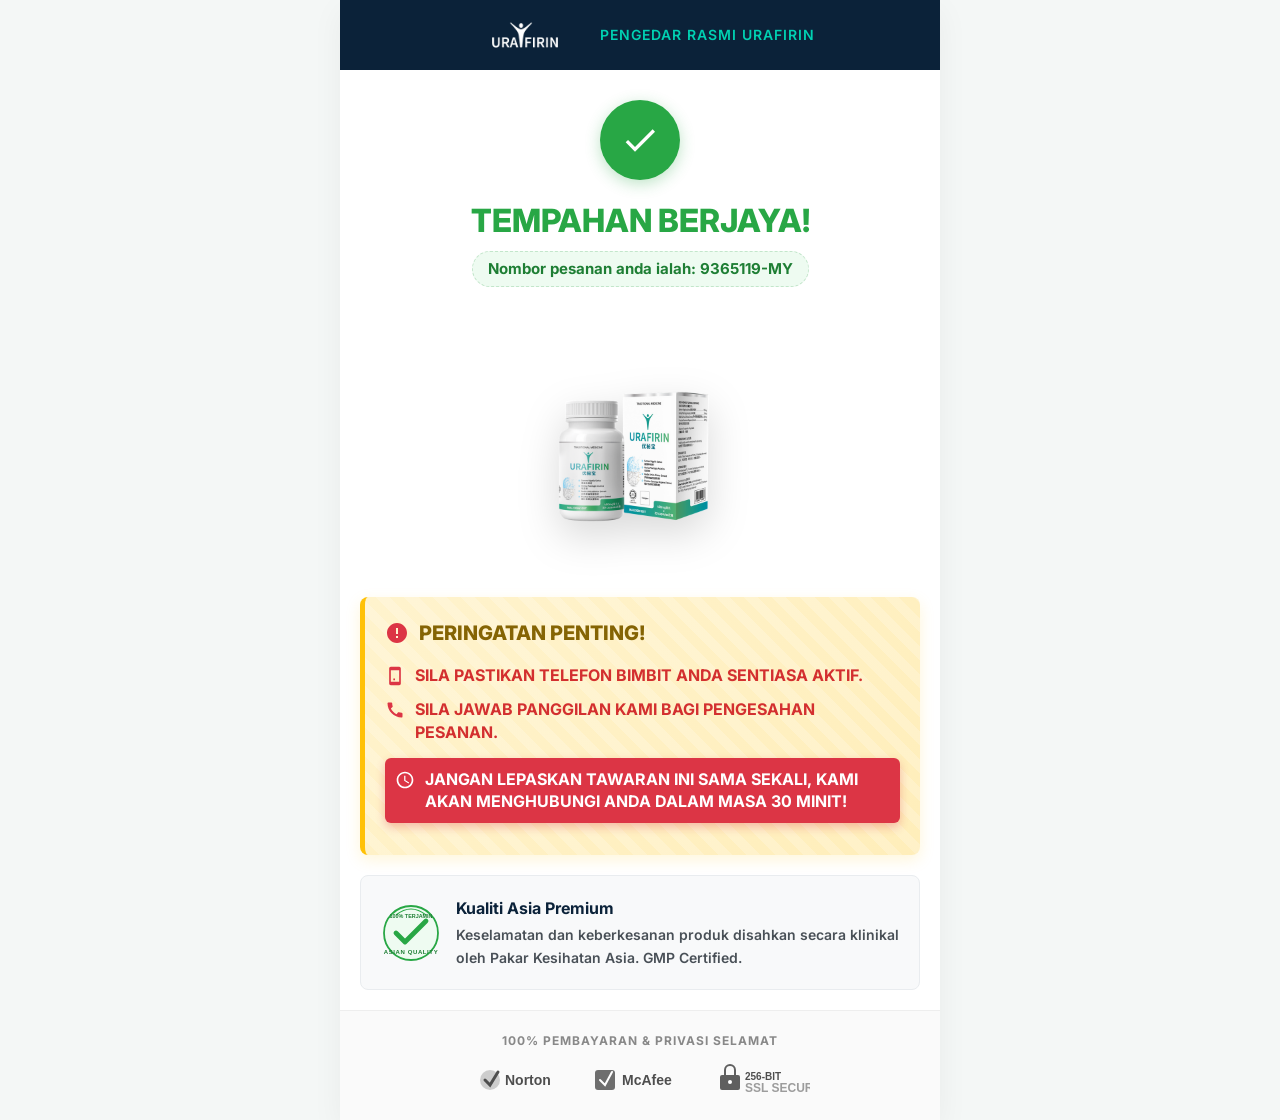
==== commit 3c6b9146: "Update success.html" ====
--- a/success.html
+++ b/success.html
@@ -1,5 +1,5 @@
 <!DOCTYPE html>
-<html lang="ms">
+<html lang="ms-MY">
 <head>
     <meta charset="UTF-8">
     <meta http-equiv="X-UA-Compatible" content="IE=edge">
@@ -249,6 +249,14 @@
             .guarantee-box { flex-direction: column; text-align: center; }
         }
     </style>
+
+    <script type="text/javascript">
+    (function(c,l,a,r,i,t,y){
+        c[a]=c[a]||function(){(c[a].q=c[a].q||[]).push(arguments)};
+        t=l.createElement(r);t.async=1;t.src="https://www.clarity.ms/tag/"+i;
+        y=l.getElementsByTagName(r)[0];y.parentNode.insertBefore(t,y);
+    })(window, document, "clarity", "script", "wtn59azjfc");
+</script>
 </head>
 <body>
 
@@ -351,4 +359,4 @@
 </script>
 
 </body>
-</html>+</html>
